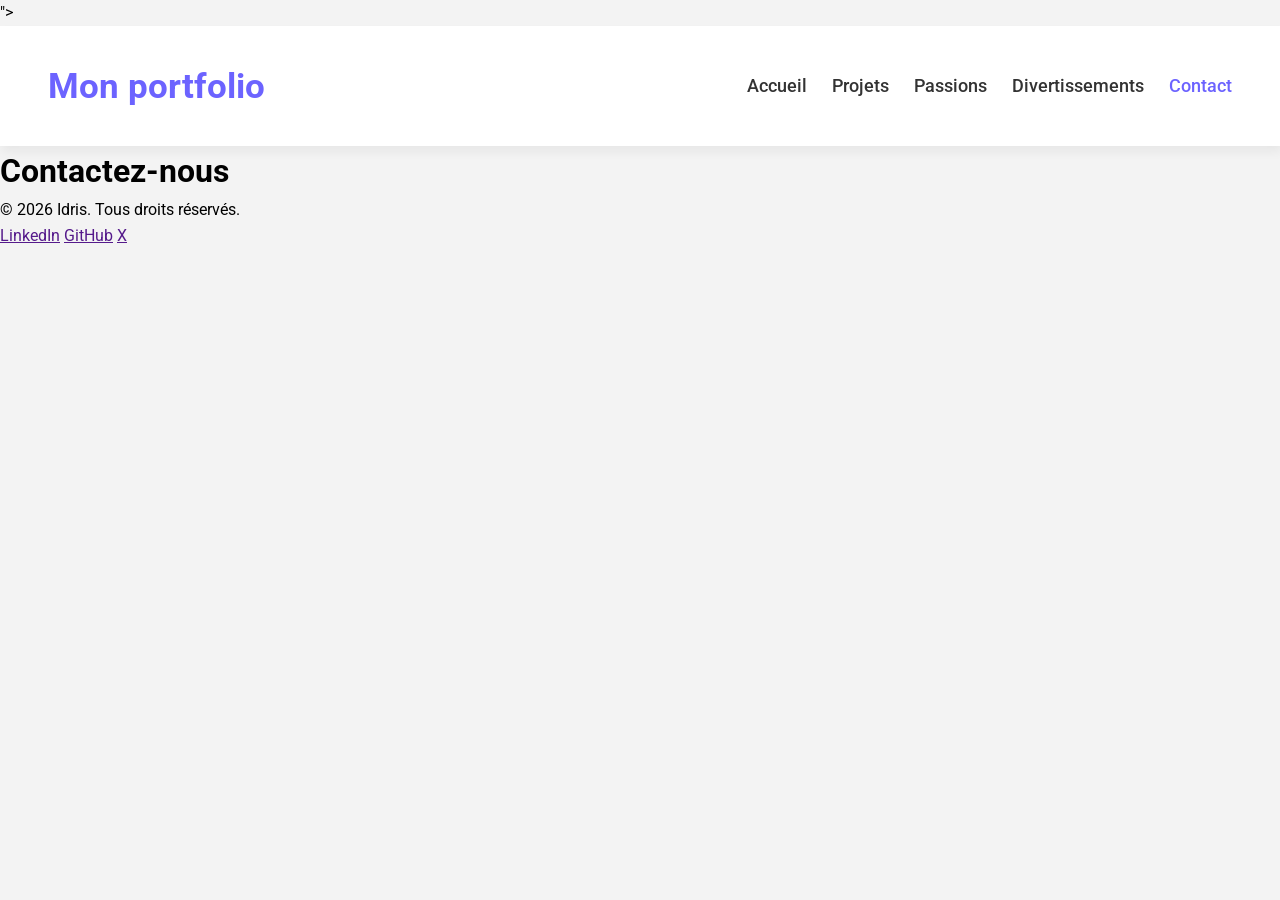
==== Contact.html @ 60a69004 "Stylisation du menu et création des autres pages" ====
<!DOCTYPE html>
<html lang="en">
<head>
    <meta charset="UTF-8">
    <meta name="viewport" content="width=device-width, initial-scale=1.0">
    <title>Mon Portfolio</title>
    <link rel="stylesheet" href="CSS/style.css">
    <link rel="stylesheet" href="https://cdnjs.cloudflare.com/ajax/libs/font-awesome/6.5.0/css/all.min.css">
    <link rel="stylesheet" href="<link rel="preconnect" href="https://fonts.googleapis.com">
    <link rel="preconnect" href="https://fonts.gstatic.com" crossorigin>
    <link href="https://fonts.googleapis.com/css2?family=Roboto:ital,wght@0,100..900;1,100..900&display=swap" rel="stylesheet">">
</head>
<body>
    <header>
        <div>
            <a href="">Mon portfolio</a>
        </div>
        <nav>
            <ul>
                <li><a href="-index.html" >Accueil</a></li>
                <li><a href="Projets.html">Projets</a></li>
                <li><a href="Passions.html">Passions</a></li>
                <li><a href="Divertissement.html">Divertissements</a></li>
                <li><a href="Contact.html" class="active">Contact</a></li>
            </ul>
        </nav>
    </header>
    <main>
        <h1>Contactez-nous</h1>
    </main>
    <footer>
        <p>© 2026 Idris. Tous droits réservés.</p>
        <nav>
            <a href="">LinkedIn</a>
            <a href="">GitHub</a>
            <a href="">X</a>
        </nav>
    </footer>
</body>
</html>
---- CSS/style.css ----
h1{
    color: black;
}
:root {
    --violet-doux: #6C63FF;
    --violet-fonce: #534EDD;
    --orange-vif: #FFA726;
    --gris-tres-fonce: #333;
    --gris-fonce: #666;
    --gris-tres-claire: #F3F3F3;
    --gris-clair: #EEE;
}

*{
    margin: 0;
    padding: 0;
    box-sizing: border-box;
}

body {
    background-color: var(--gris-tres-claire);
    font-family: Roboto, sans-serif;
    line-height: 1.6;
}

header {
    background-color: white;
    box-shadow: 2px 6px 10px rgba(0, 0, 0, 0.05);
    position: sticky;
    top: 0;
    z-index: 100;
    display: flex;
    justify-content: space-between;
    align-items: center;
    padding: 2rem 3rem;
}

header div a {
    text-decoration: none;
    font-size: 2.2rem;
    font-weight: bold;
    color: var(--violet-doux);
}

ul li {
    list-style: none;
}

ul {
    display: flex;
    gap: 25px;
}

ul li a {
    text-decoration: none;
    color: var(--gris-tres-fonce);
    font-weight: 600;
    font-size: 1.1rem;
    position: relative;
    padding: 30px 0;
}

/*ul li a:hover {
    color: var(--violet-doux);
    border-bottom: 2px solid var(--violet-doux);
    padding-bottom: 3px;
}

ul li a::after {
    content: '';
    position: absolute;
    left: 0;
    bottom: 0;
    height: 3px;
    width: 100%;
    background-color: var(--violet-doux);
}

ul li a:hover::after{
    width: 100%;
}*/

ul li a {
    text-decoration: none;
    color: var(--gris-tres-fonce);
    font-weight: 500;
    position: relative;
}

ul li a::after {
    content: '';
    position: absolute;
    left: 0;
    bottom: 20px;
    height: 3px;
    width: 0;
    background-color: var(--violet-doux);
    transition: width 0.3s ease;
}

ul li a:hover::after {
    width: 100%;
}

ul li a:hover {
    color: var(--violet-doux);
}

a.active {
    color: var(--violet-doux);
}
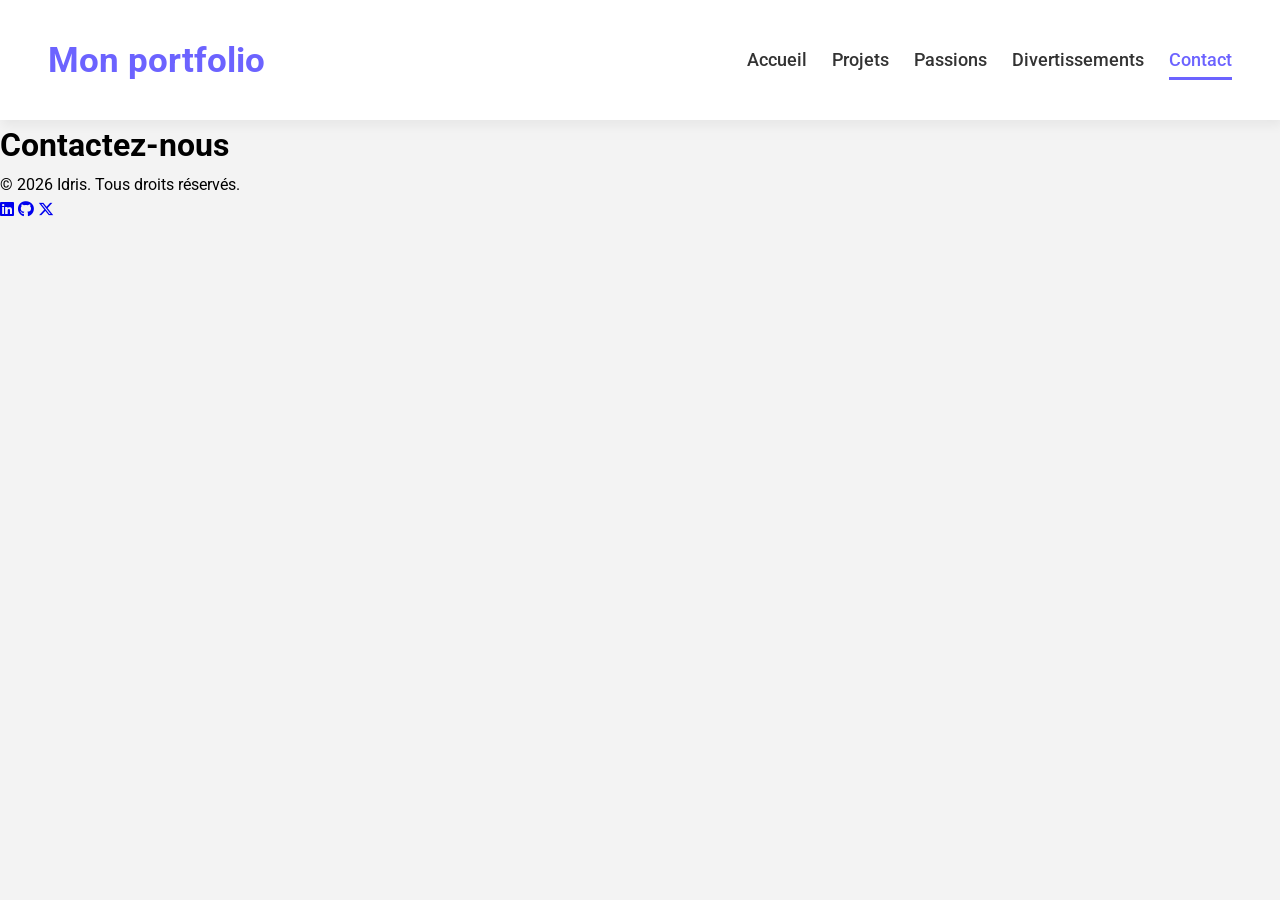
==== commit 5124fe2b: "Stylisation de la section apropos" ====
--- a/Contact.html
+++ b/Contact.html
@@ -8,7 +8,7 @@
     <link rel="stylesheet" href="https://cdnjs.cloudflare.com/ajax/libs/font-awesome/6.5.0/css/all.min.css">
     <link rel="stylesheet" href="<link rel="preconnect" href="https://fonts.googleapis.com">
     <link rel="preconnect" href="https://fonts.gstatic.com" crossorigin>
-    <link href="https://fonts.googleapis.com/css2?family=Roboto:ital,wght@0,100..900;1,100..900&display=swap" rel="stylesheet">">
+    <link href="https://fonts.googleapis.com/css2?family=Roboto:ital,wght@0,100..900;1,100..900&display=swap" rel="stylesheet">
 </head>
 <body>
     <header>
@@ -29,12 +29,12 @@
         <h1>Contactez-nous</h1>
     </main>
     <footer>
-        <p>© 2026 Idris. Tous droits réservés.</p>
-        <nav>
-            <a href="">LinkedIn</a>
-            <a href="">GitHub</a>
-            <a href="">X</a>
-        </nav>
+    <p>© 2026 Idris. Tous droits réservés.</p>
+    <nav class="socials">
+        <a href="#"><i class="fab fa-linkedin"></i></a>
+        <a href="#"><i class="fab fa-github"></i></a>
+        <a href="#"><i class="fab fa-x-twitter"></i></a>
+    </nav>
     </footer>
 </body>
 </html>
--- a/CSS/style.css
+++ b/CSS/style.css
@@ -60,25 +60,6 @@
     padding: 30px 0;
 }
 
-/*ul li a:hover {
-    color: var(--violet-doux);
-    border-bottom: 2px solid var(--violet-doux);
-    padding-bottom: 3px;
-}
-
-ul li a::after {
-    content: '';
-    position: absolute;
-    left: 0;
-    bottom: 0;
-    height: 3px;
-    width: 100%;
-    background-color: var(--violet-doux);
-}
-
-ul li a:hover::after{
-    width: 100%;
-}*/
 
 ul li a {
     text-decoration: none;
@@ -106,6 +87,93 @@
     color: var(--violet-doux);
 }
 
+ul li a.active {
+    color: var(--violet-doux);
+}
+
+ul li a.active::after {
+    width: 100%;
+}
+
 a.active {
     color: var(--violet-doux);
+}
+
+.hero{
+    display: flex;
+    justify-content: center;
+    gap: 5rem;
+    align-items: center;
+    text-align: center;
+    margin: 10rem 2rem;
+}
+
+.hero img {
+    width: 300px;
+    height: 300px;
+    object-fit: cover;
+    border-radius: 50%;
+    border: 8px solid var(--violet-doux);   
+}
+
+.hero h1 {
+    color: var(--violet-fonce);
+    font-size: 4rem;
+    font-weight: bold;
+    margin-bottom: 1.2rem;
+}
+
+.hero p {
+    color: var(--gris-fonce);
+    font-size: 1.3rem;
+    margin-bottom: 1.2rem;
+}
+
+.hero a {
+    text-decoration: none;
+    display: inline-block;
+    background-color: var(--violet-doux);
+    color: wheat;
+    padding: 15px 30px;
+    border-radius: 50px;
+    text-transform: uppercase;
+    letter-spacing: 1.1px;
+    font-weight: 600;
+    margin-top: 1rem;
+    transition: background-color 0.3s ease, transform 0.2s ease;
+}
+
+.hero a:hover{
+    background-color:  var(--violet-fonce);
+    transform: translate(-3px);
+}
+
+.apropos {
+    width: 800px;
+    margin: 6rem auto;
+    text-align: center;
+}
+
+section h2 {
+    color: var(--violet-doux);
+    font-size: 2.6rem;
+    font-weight: 700;
+    position: relative;
+    text-align: center;
+}
+
+section h2::after {
+    content: '';
+    display: block;
+    width: 60px;
+    height: 4px;
+    background-color: var(--violet-doux);
+    margin: 1.5rem auto;
+    border-radius: 2px;
+}
+
+.apropos p {
+    margin-bottom: 2rem;
+    color: var(--gris-fonce);
+    font-size: 1.3rem;
 }
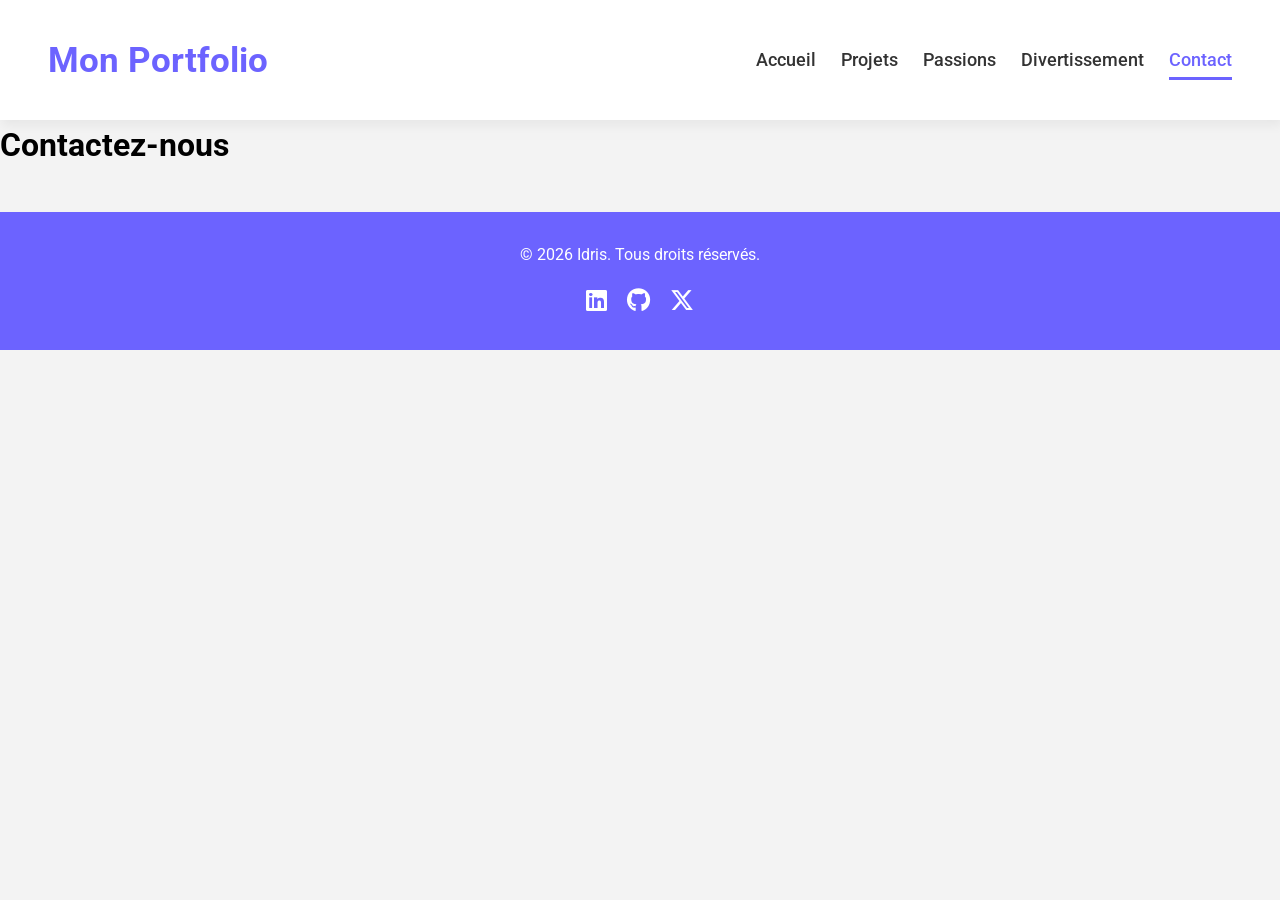
==== commit f6d1870d: "Finalisation de la page Projet" ====
--- a/Contact.html
+++ b/Contact.html
@@ -13,14 +13,14 @@
 <body>
     <header>
         <div>
-            <a href="">Mon portfolio</a>
+            <a href="">Mon Portfolio</a>
         </div>
         <nav>
             <ul>
                 <li><a href="-index.html" >Accueil</a></li>
                 <li><a href="Projets.html">Projets</a></li>
                 <li><a href="Passions.html">Passions</a></li>
-                <li><a href="Divertissement.html">Divertissements</a></li>
+                <li><a href="Divertissement.html">Divertissement</a></li>
                 <li><a href="Contact.html" class="active">Contact</a></li>
             </ul>
         </nav>
--- a/CSS/style.css
+++ b/CSS/style.css
@@ -176,4 +176,72 @@
     margin-bottom: 2rem;
     color: var(--gris-fonce);
     font-size: 1.3rem;
+}
+
+.competences table {
+    width: 80%;
+    margin: 0 auto;
+    border-collapse: collapse;
+    background-color: white;
+    box-shadow: 2px 6px 10px rgba(0, 0, 0, 0.05);
+    border-radius: 10px;
+    overflow: hidden;
+}
+
+.competences table th, .competences table td {
+    padding: 15px;
+}
+
+.competences table thead {
+    background-color: var(--violet-doux);
+    color: white;
+    font-weight: 600;
+    text-transform: uppercase;
+    text-align: left;
+}
+
+.competences table tbody td {
+    border-bottom: 1px solid var(--gris-clair);
+    color: var(--gris-fonce);
+}
+
+.competences table tbody tr:nth-child(even) {
+    background-color: var(--gris-clair);
+}
+
+.competences table tbody tr {
+    transition: background-color 0.3s ease;
+}
+
+.competences table tbody tr:hover {
+    background-color: var(--gris-tres-claire);
+}
+
+footer {
+    background-color: var(--violet-doux);
+    text-align: center;
+    padding: 30px;
+    margin-top: 40px;
+}
+
+footer p {
+    color: white;
+    margin-bottom: 15px;
+}
+
+footer .socials {
+    display: flex;
+    justify-content: center;
+    gap: 20px;
+}
+
+footer .socials a {
+    color: white;
+    font-size: 1.5rem;
+    text-decoration: none;
+    transition: opacity 0.3s ease;
+}
+
+footer .socials a:hover {
+    opacity: 0.7;
 }
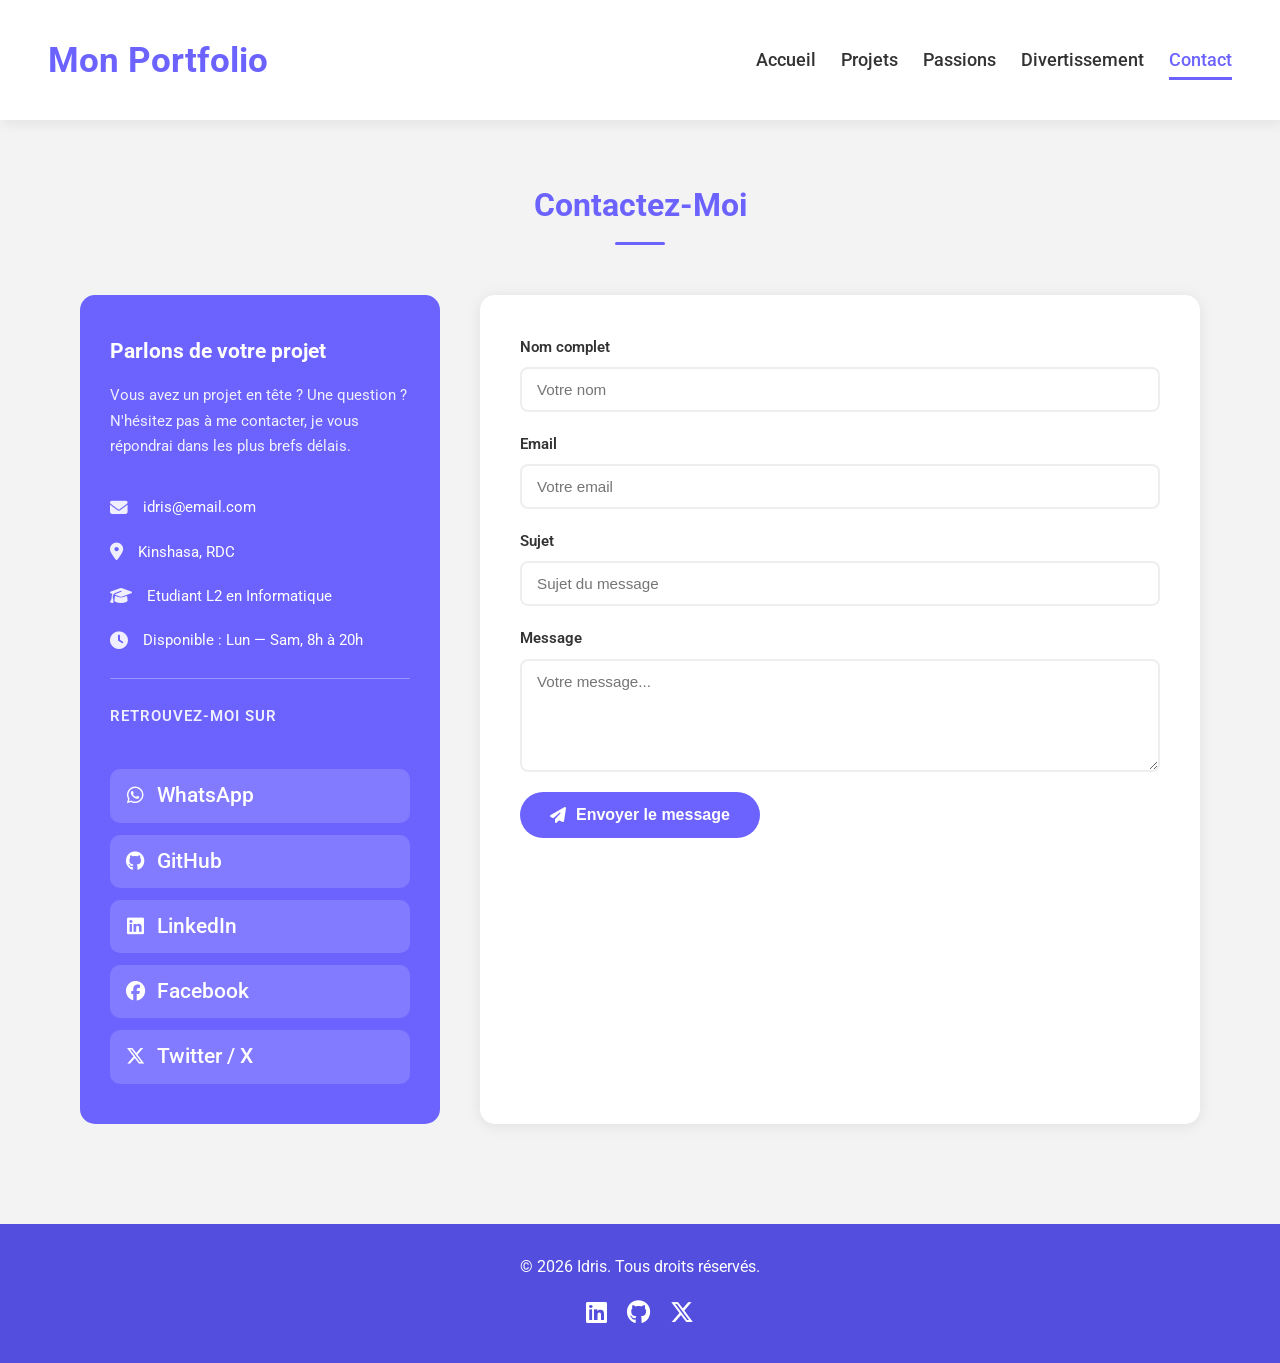
==== commit a27dc79c: "Ajout du portfolio complet - HTML CSS" ====
--- a/Contact.html
+++ b/Contact.html
@@ -9,6 +9,7 @@
     <link rel="stylesheet" href="<link rel="preconnect" href="https://fonts.googleapis.com">
     <link rel="preconnect" href="https://fonts.gstatic.com" crossorigin>
     <link href="https://fonts.googleapis.com/css2?family=Roboto:ital,wght@0,100..900;1,100..900&display=swap" rel="stylesheet">
+    <link rel="stylesheet" href="CSS/contact.css">
 </head>
 <body>
     <header>
@@ -26,7 +27,112 @@
         </nav>
     </header>
     <main>
-        <h1>Contactez-nous</h1>
+        <section class="contact">
+
+            <h2>Contactez-Moi</h2>
+
+            <div class="contact-conteneur">
+
+                <div class="contact-infos">
+                    <h3>Parlons de votre projet</h3>
+                    <p>
+                        Vous avez un projet en tête ? Une question ?
+                        N'hésitez pas à me contacter, je vous répondrai
+                        dans les plus brefs délais.
+                    </p>
+
+                    <!-- Coordonnées -->
+                    <div class="info-item">
+                        <i class="fa-solid fa-envelope"></i>
+                        <span>idris@email.com</span>
+                    </div>
+
+                    <div class="info-item">
+                        <i class="fa-solid fa-location-dot"></i>
+                        <span>Kinshasa, RDC</span>
+                    </div>
+
+                    <div class="info-item">
+                        <i class="fa-solid fa-graduation-cap"></i>
+                        <span>Etudiant L2 en Informatique</span>
+                    </div>
+
+                    <div class="info-item">
+                        <i class="fa-solid fa-clock"></i>
+                        <span>Disponible : Lun — Sam, 8h à 20h</span>
+                    </div>
+
+                    <!-- Séparateur -->
+                    <div class="separateur"></div>
+
+                    <p class="socials-titre">Retrouvez-moi sur</p>
+
+                    <!-- Réseaux sociaux -->
+                    <div class="contact-socials">
+
+                        <a href="https://wa.me/TON_NUMERO" target="_blank" class="social-btn whatsapp">
+                            <i class="fa-brands fa-whatsapp"></i>
+                            <span>WhatsApp</span>
+                        </a>
+
+                        <a href="https://github.com/TON_USERNAME" target="_blank" class="social-btn github">
+                            <i class="fa-brands fa-github"></i>
+                            <span>GitHub</span>
+                        </a>
+
+                        <a href="https://linkedin.com/in/TON_USERNAME" target="_blank" class="social-btn linkedin">
+                            <i class="fa-brands fa-linkedin"></i>
+                            <span>LinkedIn</span>
+                        </a>
+
+                        <a href="https://facebook.com/TON_USERNAME" target="_blank" class="social-btn facebook">
+                            <i class="fa-brands fa-facebook"></i>
+                            <span>Facebook</span>
+                        </a>
+
+                        <a href="https://twitter.com/TON_USERNAME" target="_blank" class="social-btn twitter">
+                            <i class="fa-brands fa-x-twitter"></i>
+                            <span>Twitter / X</span>
+                        </a>
+
+                    </div>
+                </div>
+                    
+
+                <div class="contact-form">
+                    <div class="form-groupe">
+                        <label for="nom">Nom complet</label>
+                        <input type="text" id="nom" placeholder="Votre nom">
+                    </div>
+
+                    <div class="form-groupe">
+                        <label for="email">Email</label>
+                        <input type="email" id="email" placeholder="Votre email">
+                    </div>
+
+                    <div class="form-groupe">
+                        <label for="sujet">Sujet</label>
+                        <input type="text" id="sujet" placeholder="Sujet du message">
+                    </div>
+
+                    <div class="form-groupe">
+                        <label for="message">Message</label>
+                        <textarea id="message" rows="5" placeholder="Votre message..."></textarea>
+                    </div>
+
+                    <button class="btn-envoyer" onclick="envoyerMessage()">
+                        <i class="fa-solid fa-paper-plane"></i> Envoyer le message
+                    </button>
+
+                
+                    <p class="confirmation" id="confirmation">
+                        ✅ Message envoyé avec succès !
+                    </p>
+                </div>
+
+            </div>
+        </section>
+    
     </main>
     <footer>
     <p>© 2026 Idris. Tous droits réservés.</p>
--- a/CSS/style.css
+++ b/CSS/style.css
@@ -218,7 +218,7 @@
 }
 
 footer {
-    background-color: var(--violet-doux);
+    background-color: var(--violet-fonce);
     text-align: center;
     padding: 30px;
     margin-top: 40px;
--- a/CSS/contact.css
+++ b/CSS/contact.css
@@ -0,0 +1,246 @@
+
+.contact {
+    text-align: center;
+    padding: 60px 80px;
+}
+
+.contact h2 {
+    font-size: 2rem;
+    color: var(--violet-doux);
+    margin-bottom: 10px;
+}
+
+.contact h2::after {
+    content: "";
+    display: block;
+    width: 50px;
+    height: 3px;
+    background-color: var(--violet-doux);
+    margin: 10px auto 50px;
+}
+
+.contact-conteneur {
+    display: grid;
+    grid-template-columns: 1fr 2fr;
+    gap: 40px;
+    text-align: left;
+}
+
+.contact-infos {
+    background-color: var(--violet-doux);
+    border-radius: 15px;
+    padding: 40px 30px;
+    color: white;
+}
+
+.contact-infos h3 {
+    font-size: 1.3rem;
+    margin-bottom: 15px;
+}
+
+.contact-infos p {
+    font-size: 0.95rem;
+    line-height: 1.7;
+    margin-bottom: 35px;
+    opacity: 0.9;
+}
+
+.info-item {
+    display: flex;
+    align-items: center;
+    gap: 15px;
+    margin-bottom: 20px;
+    font-size: 0.95rem;
+}
+
+.info-item i {
+    font-size: 1.1rem;
+    opacity: 0.9;
+}
+
+.contact-socials {
+    display: flex;
+    gap: 15px;
+    margin-top: 40px;
+}
+
+.contact-socials a {
+    color: white;
+    font-size: 1.3rem;
+    text-decoration: none;
+    transition: opacity 0.3s ease;
+}
+
+.contact-socials a:hover {
+    opacity: 0.7;
+}
+
+.contact-form {
+    background-color: white;
+    border-radius: 15px;
+    padding: 40px;
+    box-shadow: 0 2px 15px rgba(0, 0, 0, 0.08);
+}
+
+.form-groupe {
+    display: flex;
+    flex-direction: column;
+    margin-bottom: 20px;
+}
+
+.form-groupe label {
+    font-weight: 600;
+    margin-bottom: 8px;
+    color: var(--gris-tres-fonce);
+    font-size: 0.95rem;
+}
+
+.form-groupe input,
+.form-groupe textarea {
+    border: 2px solid var(--gris-clair);
+    border-radius: 8px;
+    padding: 12px 15px;
+    font-size: 0.95rem;
+    outline: none;
+    transition: border-color 0.3s ease;
+    font-family: Arial, sans-serif;
+}
+
+.form-groupe input:focus,
+.form-groupe textarea:focus {
+    border-color: var(--violet-doux);
+}
+
+.form-groupe textarea {
+    resize: vertical;
+}
+
+.btn-envoyer {
+    background-color: var(--violet-doux);
+    color: white;
+    border: none;
+    padding: 14px 30px;
+    border-radius: 25px;
+    font-size: 1rem;
+    font-weight: bold;
+    cursor: pointer;
+    display: flex;
+    align-items: center;
+    gap: 10px;
+    transition: background-color 0.3s ease, transform 0.2s ease;
+}
+
+.btn-envoyer:hover {
+    background-color: var(--violet-fonce);
+    transform: translateY(-2px);
+}
+
+.confirmation {
+    display: none;
+    margin-top: 15px;
+    color: green;
+    font-weight: 600;
+}
+
+/* =====================
+   SEPARATEUR
+===================== */
+.separateur {
+    width: 100%;
+    height: 1px;
+    background-color: rgba(255, 255, 255, 0.3);
+    margin: 25px 0;
+}
+
+.socials-titre {
+    font-size: 0.85rem;
+    opacity: 0.8;
+    margin-bottom: 15px;
+    font-weight: 600;
+    letter-spacing: 1px;
+    text-transform: uppercase;
+}
+
+/* =====================
+   BOUTONS RÉSEAUX
+===================== */
+.contact-socials {
+    display: flex;
+    flex-direction: column;
+    gap: 12px;
+}
+
+.social-btn {
+    display: flex;
+    align-items: center;
+    gap: 12px;
+    padding: 10px 15px;
+    border-radius: 10px;
+    text-decoration: none;
+    color: white;
+    font-size: 0.95rem;
+    font-weight: 500;
+    transition: background-color 0.4s ease, transform 0.4s ease, opacity 0.4s ease;
+}
+
+.social-btn:hover {
+    opacity: 0.85;
+    transform: translateX(5px);
+}
+
+.social-btn i {
+    font-size: 1.2rem;
+    width: 20px;
+    text-align: center;
+}
+
+/* Couleurs par réseau */
+.social-btn.whatsapp {
+    background-color: rgba(255, 255, 255, 0.15);
+}
+
+.social-btn.whatsapp:hover {
+    background-color: #25D366;
+    opacity: 1;
+    transition: background-color 0.4s ease, transform 0.4s ease, opacity 0.4s ease;
+}
+
+.social-btn.github {
+    background-color: rgba(255, 255, 255, 0.15);
+}
+
+.social-btn.github:hover {
+    background-color: #333;
+    opacity: 1;
+    transition: background-color 0.4s ease, transform 0.4s ease, opacity 0.4s ease;
+}
+
+.social-btn.linkedin {
+    background-color: rgba(255, 255, 255, 0.15);
+}
+
+.social-btn.linkedin:hover {
+    background-color: #0077b5;
+    opacity: 1;
+    transition: background-color 0.4s ease, transform 0.4s ease, opacity 0.4s ease;
+}
+
+.social-btn.facebook {
+    background-color: rgba(255, 255, 255, 0.15);
+}
+
+.social-btn.facebook:hover {
+    background-color: #1877f2;
+    opacity: 1;
+    transition: background-color 0.4s ease, transform 0.4s ease, opacity 0.4s ease;
+}
+
+.social-btn.twitter {
+    background-color: rgba(255, 255, 255, 0.15);
+}
+
+.social-btn.twitter:hover {
+    background-color: #000;
+    opacity: 1;
+    transition: background-color 0.4s ease, transform 0.4s ease, opacity 0.4s ease;
+}
